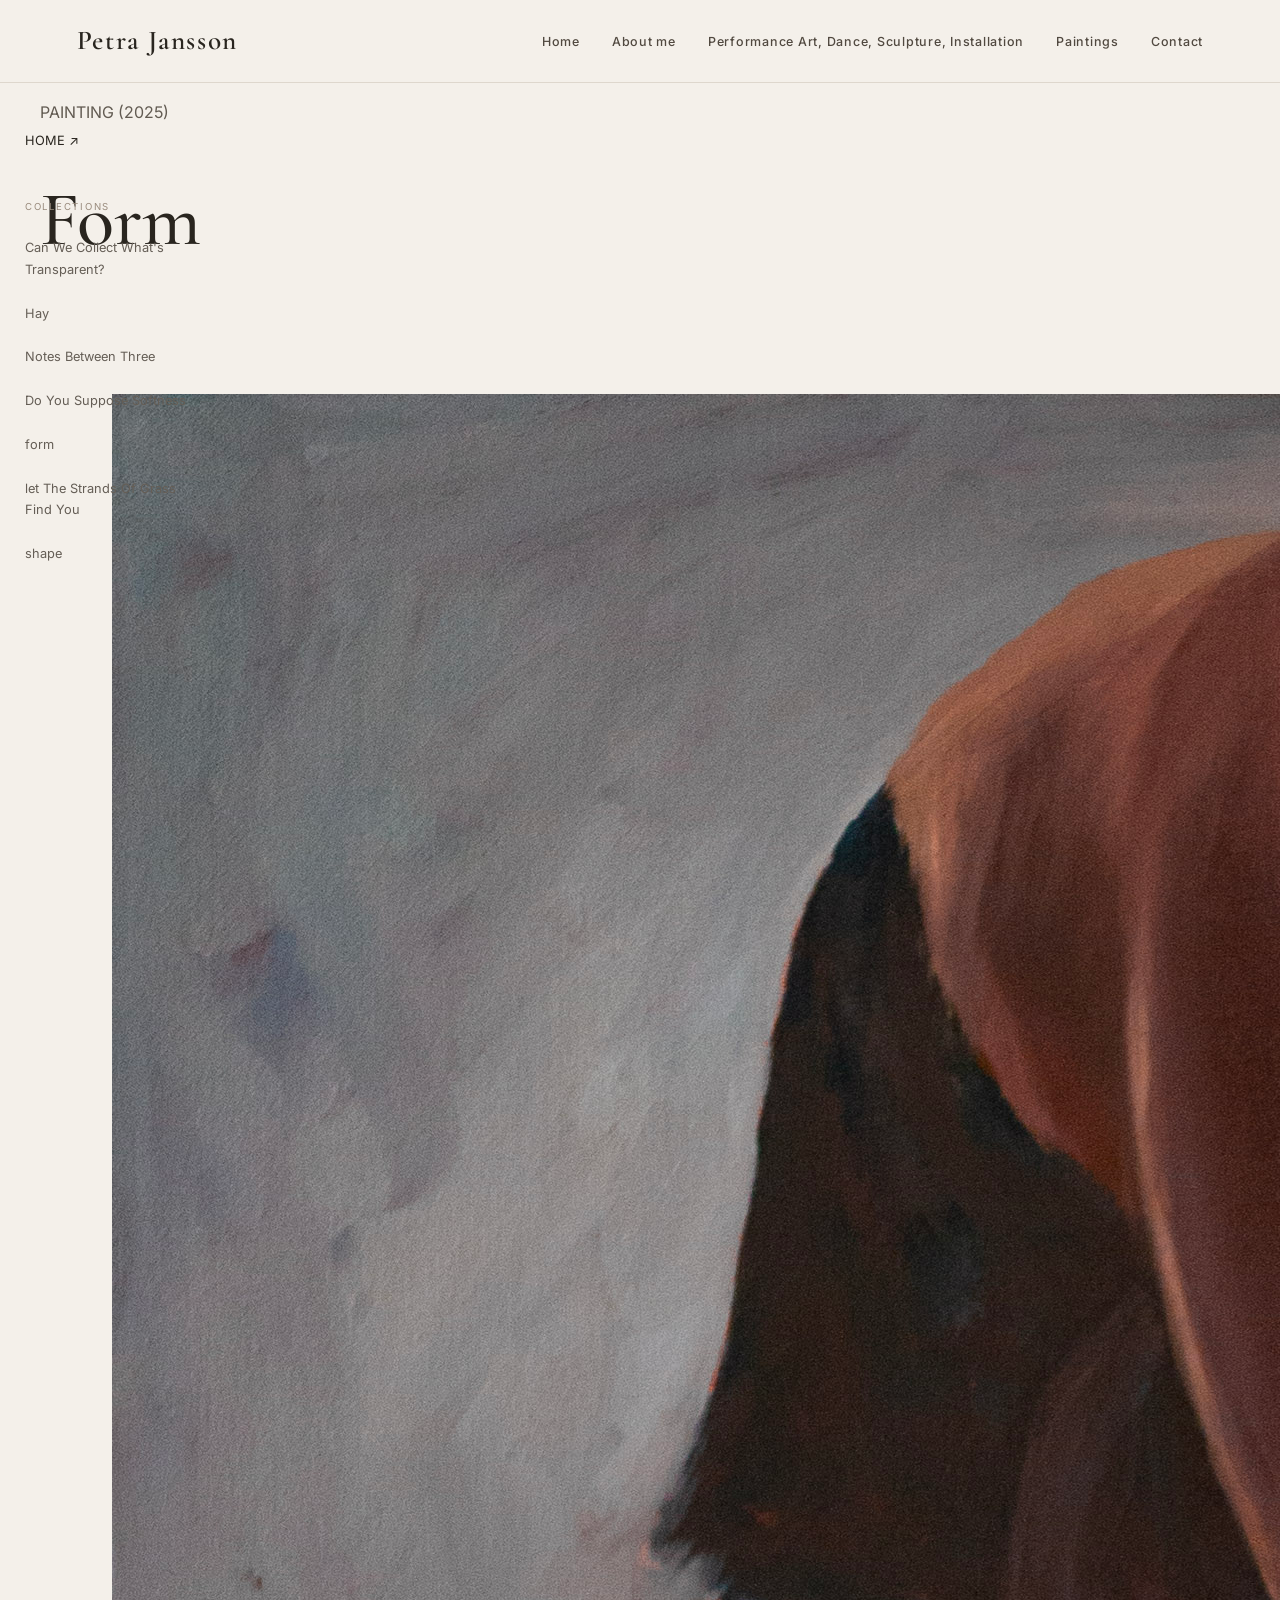
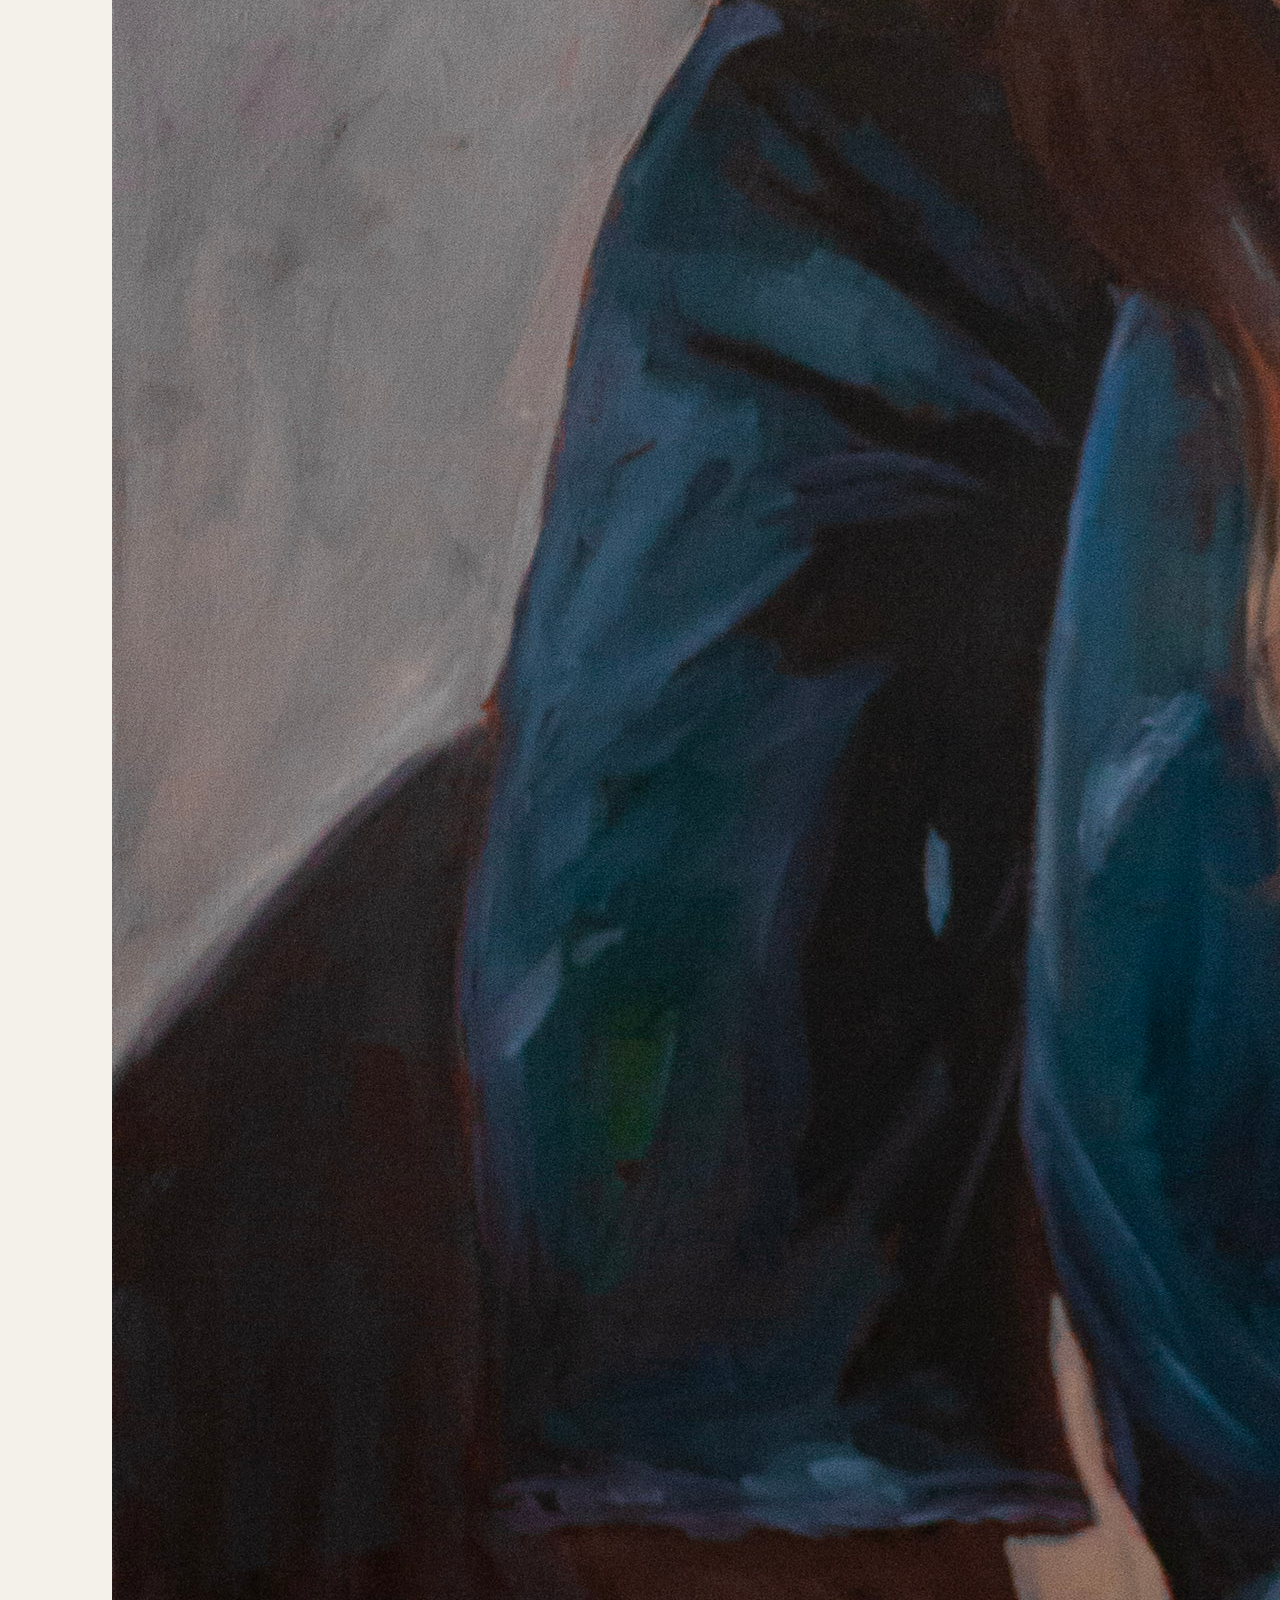
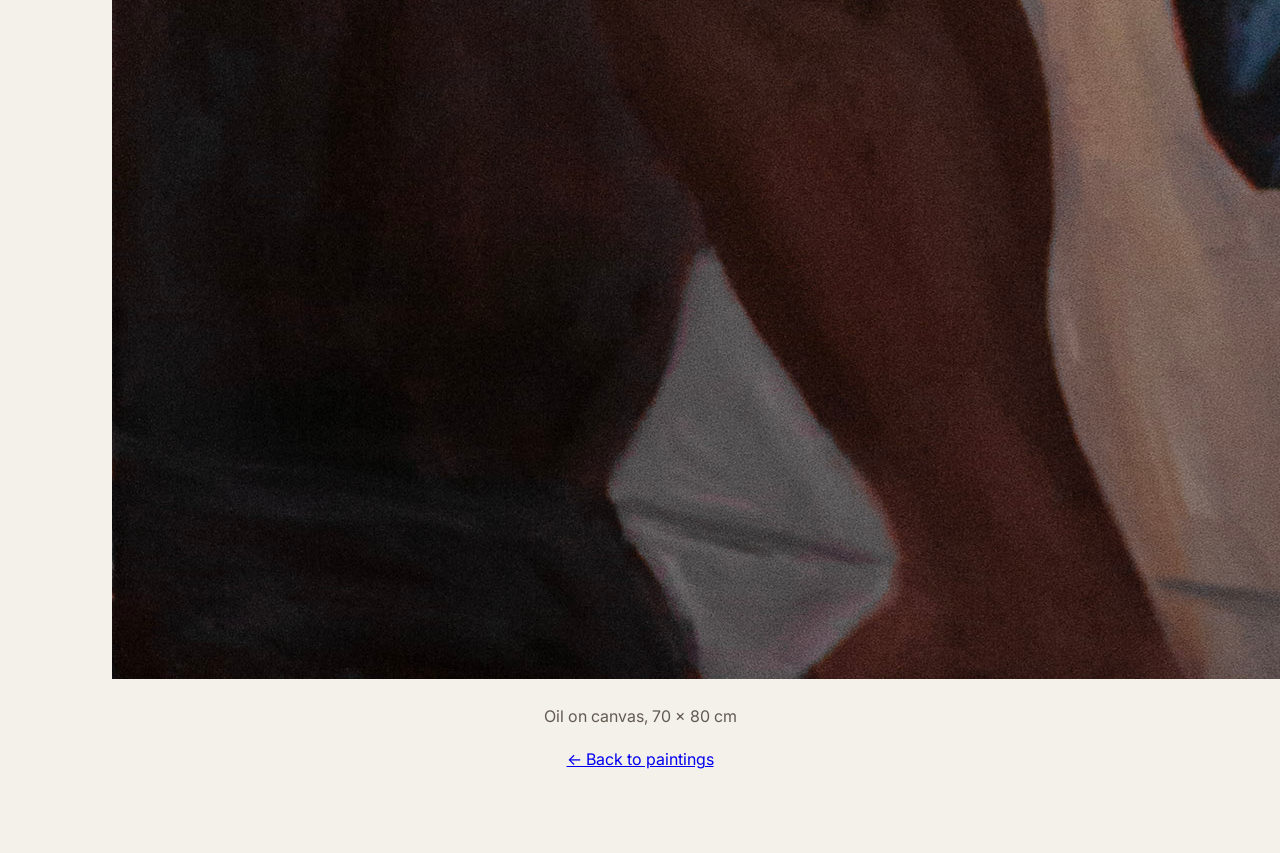
==== form.html @ 87d8a4e8 "Add files via upload" ====
<!DOCTYPE html>
<html lang="en">

<head>
  <meta charset="UTF-8">
  <meta name="viewport" content="width=device-width, initial-scale=1.0">

  <title>Form (2025) — Petra Jansson</title>
  <meta name="description" content="Form (2025), an oil painting on canvas by Petra Jansson.">

  <link rel="preconnect" href="https://fonts.googleapis.com">
  <link rel="preconnect" href="https://fonts.gstatic.com" crossorigin>
  <link href="https://fonts.googleapis.com/css2?family=Cormorant+Garamond:wght@400;500;600&family=Inter:wght@400;500;600&display=swap" rel="stylesheet">

  <link rel="stylesheet" href="style.css">
  <link rel="stylesheet" href="painting-form.css">

  <script src="script.js" defer></script>
</head>

<body>

  <!-- Menú superior -->
  <header class="site-header">
    <a href="index.html" class="logo">Petra Jansson</a>

    <button
      class="menu-toggle"
      aria-label="Open menu"
      aria-expanded="false"
      aria-controls="main-nav"
    >
      <span></span>
      <span></span>
      <span></span>
    </button>

    <nav class="main-nav" id="main-nav">
      <a href="index.html">Home</a>
      <a href="index.html#about-me">About me</a>
      <a href="index.html#performance">Performance Art, Dance, Sculpture, Installation</a>
      <a href="index.html#painting">Paintings</a>
      <a href="index.html#contact">Contact</a>
    </nav>
  </header>

  
<!-- Menú lateral -->
<nav class="project-menu">
  <a href="index.html" class="home-link">HOME ↗</a>

  <span class="menu-label">COLLECTIONS</span>

  <a href="soil.html">Can We Collect What's Transparent?</a>
  <a href="hay.html">Hay</a>
  <a href="notes.html">Notes Between Three</a>

  <a href="metal.html">Do You Suppose Softness</a>

  <a href="form.html">form</a>
  <a href="let.html">let The Strands Of Grass Find You</a>
  <a href="shape.html">shape</a>
</nav>


  <!-- Contenido de la pintura -->
  <main class="painting-detail" id="form">
<div class="form-caption">
        <p class="form-meta">PAINTING <span>(2025)</span></p>

        <h1>Form</h1>

        
      </div>

    </section>

    
    <section class="form-artwork">

      <div class="form-image">
        <img
          src="img/paint1.jpg"
          alt="Form, oil painting on canvas by Petra Jansson, 2025"
        >
      </div>
      <p class="form-technique" style="text-align:center">Oil on canvas, 70 × 80 cm</p>
<div class="form-navigation" style="text-align:center !important">
      <a href="index.html#painting" >← Back to paintings</a>
    </div>
      

  </main>

</body>
</html>
---- style.css ----
/* =========================
   ESTILOS GENERALES
========================= */

* {
  box-sizing: border-box;
}

html {
  scroll-behavior: smooth;
  scroll-padding-top: 90px;
}

body {
  margin: 0;
  background: #f4f0ea;
  color: #29251f;
  font-family: "Inter", sans-serif;
  font-size: 16px;
  line-height: 1.7;
}

/* =========================
   TIPOGRAFÍA
========================= */

h1,
h2,
h3 {
  font-family: "Cormorant Garamond", serif;
  font-weight: 500;
  line-height: 1.1;
  color: #29251f;
}

h1 {
  font-size: clamp(3rem, 6vw, 5.5rem);
}

h2 {
  font-size: clamp(2.5rem, 4vw, 3.8rem);
}

p {
  color: #625b52;
}

/* =========================
   HEADER
========================= */

.site-header {
  position: sticky;
  top: 0;
  z-index: 1000;
  width: 100%;
  padding: 18px 6%;

  display: flex;
  align-items: center;
  justify-content: space-between;

  background: #f4f0ea;
  border-bottom: 1px solid #ded7cd;
}

/* Nombre o logo */

.logo {
  font-family: "Cormorant Garamond", serif;
  font-size: 1.7rem;
  font-weight: 600;
  letter-spacing: 0.06em;
  color: #29251f;
  text-decoration: none;
}

/* Enlaces de navegación */

.main-nav {
  display: flex;
  align-items: center;
  gap: 32px;
}

.main-nav a {
  font-family: "Inter", sans-serif;
  font-size: 0.78rem;
  font-weight: 500;
  letter-spacing: 0.06em;
  color: #514940;
  text-decoration: none;
  transition: color 0.25s ease;
}

.main-nav a:hover {
  color: #7d443f;
}

/* =========================
   BOTÓN HAMBURGUESA
========================= */

.menu-toggle {
  display: none;
  flex-direction: column;
  justify-content: center;
  gap: 5px;

  padding: 8px;
  border: none;
  background: transparent;
  cursor: pointer;
}

.menu-toggle span {
  display: block;
  width: 25px;
  height: 2px;
  background: #29251f;
  border-radius: 2px;
}

/* =========================
   CONTENIDO
========================= */

main {
  max-width: 1200px;
  margin: 0 auto;
}

section {
  min-height: 80vh;
  padding: 80px 6%;
  scroll-margin-top: 90px;
}

/* =========================
   HERO / BANNER PARALLAX
========================= */

#home.hero {
  position: relative;
  height: 65vh;
  min-height: 380px;
  max-height: 650px;
  overflow: hidden;
}

.hero-image {
  position: absolute;
  inset: 0;
  background-image: url("img/petra-banner.png");
  background-size: cover;
  background-position: center;
}
.hero-image::after {
  content: "";
  position: absolute;
  inset: 0;
  background: rgba(0, 0, 0, 0.4);
  pointer-events: none;
}

/* Título */



.hero-content {
  position: absolute;
  inset: 0;
  color: white;
  z-index: 2;
  pointer-events: none;
}

.hero-content h1 {
  position: absolute;
  top: 50%;
  left: 50%;
  margin: 0;
  transform: translate(-50%, -50%) rotate(-90deg);
  transform-origin: center center;

  font-family: 'Cormorant Garamond', serif;
  font-size: clamp(3rem, 6vw, 4rem);
  font-weight: 400;
  line-height: 1;
  color: white;
  white-space: nowrap;
}



/* Móvil */
@media (max-width: 600px) {
  .hero-content h1 {
    font-size: clamp(2.5rem, 10vw, 4rem);
  }
}

/* Textos inferiores */
.hero-caption {
  position: absolute;
  bottom: 25px;
  left: 8%;
  right: 8%;
  display: flex;
  justify-content: space-between;
  color: black;
  font-family: "Inter", sans-serif;
  font-size: 0.7rem;
  letter-spacing: 0.15em;
}

/* Parallax */
@media (prefers-reduced-motion: no-preference) {
  .hero-image {
    animation: parallax linear both;
    animation-timeline: scroll();
    animation-range: 0px 500px;
  }

  @keyframes parallax {
    to {
      transform: translateY(50px);
    }
  }
}

/* Móvil */
@media (max-width: 600px) {
  #home.hero {
    height: 75vh;
    min-height: 400px;
  }

  .hero-content {
    left: 7%;
  }

  .hero-caption {
    left: 7%;
    right: 7%;
    font-size: 0.55rem;
    letter-spacing: 0.08em;
  }
}

/* Respetar preferencias de movimiento */

@media (prefers-reduced-motion: reduce) {
  .hero-image {
    animation: none;
    transform: none;
  }

  html {
    scroll-behavior: auto;
  }
}

/* =========================
   RESPONSIVE: MÓVILES
========================= */

@media (max-width: 768px) {
  /* Header */

  .site-header {
    padding: 14px 5%;
  }

  .logo {
    font-size: 1.5rem;
  }

  /* Mostrar botón hamburguesa */

  .menu-toggle {
    display: flex;
  }

  /* Menú desplegable */

  .main-nav {
    display: none;

    position: absolute;
    top: 100%;
    left: 0;
    width: 100%;

    padding: 20px 5%;

    flex-direction: column;
    align-items: flex-start;
    gap: 18px;

    background: #f4f0ea;
    border-bottom: 1px solid #ded7cd;
    box-shadow: 0 8px 15px rgba(41, 37, 31, 0.06);
  }

  /* Mostrar menú al pulsar */

  .main-nav.open {
    display: flex;
  }

  .main-nav a {
    width: 100%;
    padding: 5px 0;
    font-size: 0.85rem;
  }

  /* Espaciado del contenido */

  section {
    min-height: auto;
    padding: 70px 5%;
  }

  h1 {
    font-size: 3.2rem;
  }

  h2 {
    font-size: 2.7rem;
  }
}

/* ABOUT ME */
.about-section {
   margin-top:-50px;
  width: 100%;
  background: #f4f0ea;
  color: #29251f;
  padding: 70px 8%;
  box-sizing: border-box;
}

.about-content {
  width: 100%;
  max-width: 1200px;
  margin: 0 auto;
}
.about-signature {
  font-family: 'Cormorant Garamond', serif;
  font-size: 1.8rem;
  font-style: italic;
  color: #806253;
  margin-top: 30px;
}
.about-label {
  font-family: "Inter", sans-serif;
  font-size: 0.7rem;
  letter-spacing: 0.2em;
  color: #806253;
  margin-bottom: 25px;
}

.about-content h2 {
  font-family: "Cormorant Garamond", serif;
  font-size: clamp(3rem, 4.5vw, 4rem);
  font-weight: 400;
  line-height: 0.98;
  margin: 0;
}

.about-content h2 em {
  color: #806253;
  font-weight: 400;
}

.about-divider {
  width: 55px;
  height: 1px;
  background: #806253;
  margin: 30px 0;
}

.about-image {
  float: left;
  width: 42%;
  height: 420px;
  object-fit: cover;
  margin: 0 35px 20px 0;
}

.about-content p:not(.about-label) {
  font-family: "Inter", sans-serif;
  font-size: 0.9rem;
  line-height: 1.9;
  color: #655e56;
  margin: 0 0 22px;
}

.about-content .about-intro {
  color: #29251f;
  font-size: 1rem;
}

/* Móvil */
@media (max-width: 600px) {
  .about-section {
     margin-top:0px;
    padding: 45px 6%;
  }

  .about-image {
    float: none;
    display: block;
    width: 100%;
    height: 320px;
    margin: 0 0 25px;
  }
}
/*  soil GALLERY */



/* Galería Soil */
.soil-gallery {
  display: grid;
  grid-template-columns: 1.2fr 0.8fr 0.8fr;
  grid-template-rows: 220px 220px 220px;
  gap: 14px;
  padding: 25px 3%;
  box-sizing: border-box;
  width: 100%;
}

.soil-gallery .gallery-item {
  min-width: 0;
  min-height: 0;
  overflow: hidden;
}

.soil-gallery .gallery-item img {
  width: 100%;
  height: 100%;
  object-fit: contain;
  display: block;
  transition: transform 0.6s ease;
}

.soil-gallery .gallery-item:hover img {
  transform: scale(1.04);
}

/* Primera foto: grande a la izquierda */
.soil-gallery .gallery-item-1 {
  grid-column: 1;
  grid-row: 1 / 3;
}

/* Segunda foto: arriba en el centro */
.soil-gallery .gallery-item-2 {
  grid-column: 2;
  grid-row: 1;
}

/* Tercera foto: vertical a la derecha */
.soil-gallery .gallery-item-3 {
  grid-column: 3;
  grid-row: 1 / 3;
}

/* Cuarta foto: debajo de la segunda */
.soil-gallery .gallery-item-4 {
  grid-column: 2;
  grid-row: 2;
}

/* Quinta foto: horizontal debajo */
.soil-gallery .gallery-item-5 {
  grid-column: 1 / 3;
  grid-row: 3;
}

@media (max-width: 700px) {
  .soil-gallery {
    grid-template-columns: 1fr 1fr;
    grid-template-rows: repeat(3, 180px);
    gap: 10px;
    padding: 15px;
  }

  .soil-gallery .gallery-item-1 {
    grid-column: 1;
    grid-row: 1 / 3;
  }

  .soil-gallery .gallery-item-2 {
    grid-column: 2;
    grid-row: 1;
  }

  .soil-gallery .gallery-item-3 {
    grid-column: 2;
    grid-row: 2;
  }

  .soil-gallery .gallery-item-4 {
    grid-column: 1;
    grid-row: 3;
  }

  .soil-gallery .gallery-item-5 {
    grid-column: 2;
    grid-row: 3;
    height: auto;
  }
}


/* Móvil */
@media (max-width: 600px) {
  .soil-gallery {
    grid-template-columns: 1fr 1fr;
    grid-template-rows: 320px 220px 220px;
    gap: 10px;
    padding: 25px 5%;
  }

  .soil-gallery .gallery-item-1 {
    grid-column: 1 / 3;
    grid-row: 1;
  }

  .soil-gallery .gallery-item-2 {
    grid-column: 1;
    grid-row: 2;
  }

  .soil-gallery .gallery-item-3 {
    grid-column: 2;
    grid-row: 2 / 4;
  }

  .soil-gallery .gallery-item-4 {
    grid-column: 1;
    grid-row: 3;
  }

  .soil-gallery .gallery-item-5 {
    grid-column: 1 / 3;
    grid-row: 4;
    height: 220px;
  }
}

.hay {
  display: flex;
  
}

.hay .hay-item {
  overflow: hidden;
}

.hay .hay-item img {
  width: 50%;
  height: 80%;
  object-fit: contain;
  display: block;
  transition: transform 0.6s ease;
  gap:25px;
}

.hay .hay-item:hover img {
  transform: scale(1.04);
}



@media (max-width: 600px) {
  .hay {
    grid-template-columns: 1fr 1fr;
    grid-template-rows: 300px 200px;
    gap: 10px;
    padding: 25px 5%;
  }

  .hay .hay-item-1 {
    grid-column: 1 / 3;
    grid-row: 1;
  }

  .hay .hay-item-2 {
    grid-column: 1;
    grid-row: 2;
  }

  .hay .hay-item-3 {
    grid-column: 2;
    grid-row: 2;
  }
}

.hay-description {
  padding: 20px 6% 90px;
  background: #f4f0ea;
  color: #29251f;
}

.hay-description-content {
  max-width: 850px;
  margin: 0 auto;
}

.hay-description h2 {
  font-family: 'Cormorant Garamond', serif;
  font-size: clamp(2.5rem, 5vw, 4rem);
  font-weight: 400;
  line-height: 1;
  margin: 0 0 15px;
}

.hay-meta {
  font-family: 'Inter', sans-serif;
  font-size: 0.75rem;
  letter-spacing: 0.08em;
  text-transform: uppercase;
  color: #806253;
  margin: 0 0 28px;
}

.hay-meta span {
  opacity: 0.75;
}

.hay-text {
  max-width: 720px;
  font-family: 'Inter', sans-serif;
  font-size: 0.95rem;
  line-height: 1.9;
  color: #655e56;
  margin: 0 0 22px;
}

@media (max-width: 600px) {
  .hay-description {
    padding: 15px 5% 60px;
  }

  .hay-description h2 {
    font-size: 2.7rem;
  }

  .hay-text {
    font-size: 0.9rem;
    line-height: 1.8;
  }
}


.notes-gallery {
  display: grid;
  grid-template-columns: 1.2fr 0.8fr 1fr;
  grid-template-rows: 260px 220px 260px;
  gap: 18px;
  padding: 40px 6%;
}

.notes-gallery .notes-item {
  overflow: hidden;
}

.notes-gallery .notes-item img {
  width: 100%;
  height: 100%;
  object-fit: cover;
  display: block;
  transition: transform 0.6s ease;
}

.notes-gallery .notes-item:hover img {
  transform: scale(1.04);
}

.notes-gallery .notes-item-1 {
  grid-column: 1;
  grid-row: 1 / 3;
}
.notes-item-1 img{
  object-fit: contain !important;
}
.notes-gallery .notes-item-2 {
  grid-column: 2;
  grid-row: 1;
}

.notes-gallery .notes-item-3 {
  grid-column: 3;
  grid-row: 1 / 3;
}

.notes-gallery .notes-item-4 {
  grid-column: 2;
  grid-row: 2;
}

.notes-gallery .notes-item-5 {
  grid-column: 1 / 3;
  grid-row: 3;
}

.notes-gallery .notes-item-6 {
  grid-column: 3;
  grid-row: 3;
}

@media (max-width: 600px) {
  .notes-gallery {
    grid-template-columns: 1fr 1fr;
    grid-template-rows: 280px 200px 200px 220px;
    gap: 10px;
    padding: 25px 5%;
  }

  .notes-gallery .notes-item-1 {
    grid-column: 1 / 3;
    grid-row: 1;
  }

  .notes-gallery .notes-item-2 {
    grid-column: 1;
    grid-row: 2;
  }

  .notes-gallery .notes-item-3 {
    grid-column: 2;
    grid-row: 2 / 4;
  }

  .notes-gallery .notes-item-4 {
    grid-column: 1;
    grid-row: 3;
  }

  .notes-gallery .notes-item-5 {
    grid-column: 1 / 3;
    grid-row: 4;
  }

  .notes-gallery .notes-item-6 {
    grid-column: 1 / 3;
    grid-row: 5;
    height: 220px;
  }
}

.paintings-section {
  padding: 70px 6% 100px;
  background: #f4f0ea;
  color: #29251f;
}

.paintings-header {
  max-width: 1400px;
  margin: 0 auto 40px;
}

.paintings-header h2 {
  font-family: 'Cormorant Garamond', serif;
  font-size: clamp(3rem, 5vw, 4.5rem);
  font-weight: 400;
  line-height: 1;
  margin: 0;
}

.paintings-grid {
  max-width: 1400px;
  margin: 0 auto;
  display: grid;
  grid-template-columns: repeat(3, minmax(0, 1fr));
  gap: 45px 22px;
  align-items: start;
}

.painting {
  min-width: 0;
}

.painting img {
  width: 100%;
  height: 360px;
  object-fit: cover;
  display: block;
}

.painting-4 {
  grid-column: span 2;
}

.painting-4 img {
  height: 520px;
}

.painting-caption {
  padding-top: 14px;
}

.painting-caption h3 {
  font-family: 'Cormorant Garamond', serif;
  font-size: 1.5rem;
  font-weight: 400;
  margin: 0 0 5px;
}

.painting-caption p {
  font-family: 'Inter', sans-serif;
  font-size: 0.75rem;
  line-height: 1.6;
  color: #806253;
  margin: 0;
}

@media (max-width: 700px) {
  .paintings-section {
    padding: 45px 5% 65px;
  }

  .paintings-header {
    margin-bottom: 28px;
  }

  .paintings-grid {
    grid-template-columns: repeat(2, minmax(0, 1fr));
    gap: 30px 14px;
  }

  .painting img {
    height: 240px;
  }

  .painting-4 {
    grid-column: span 2;
  }

  .painting-4 img {
    height: 320px;
  }

  .painting-caption h3 {
    font-size: 1.3rem;
  }

  .painting-caption p {
    font-size: 0.7rem;
  }
}

@media (max-width: 420px) {
  .paintings-grid {
    grid-template-columns: 1fr;
  }

  .painting-4 {
    grid-column: span 1;
  }

  .painting img,
  .painting-4 img {
    height: auto;
    max-height: 480px;
    object-fit: contain;
  }
}



.contact-section {
  padding: 80px 6% 90px;
  background: #f4f0ea;
  color: #29251f;
  text-align: center;
}

.contact-label {
  font-family: 'Inter', sans-serif;
  font-size: 0.7rem;
  letter-spacing: 0.2em;
  color: #806253;
  margin: 0 0 25px;
}

.contact-section h2 {
  font-family: 'Cormorant Garamond', serif;
  font-size: clamp(3rem, 5vw, 4.5rem);
  font-weight: 400;
  line-height: 1.05;
  margin: 0 0 22px;
}

.contact-section h2 em {
  color: #806253;
  font-weight: 400;
}

.contact-intro {
  max-width: 440px;
  margin: 0 auto;
  font-family: 'Inter', sans-serif;
  font-size: 0.9rem;
  line-height: 1.8;
  color: #655e56;
}

.contact-links {
  display: flex;
  justify-content: center;
  gap: 35px;
  margin-top: 32px;
}

.contact-links a {
  font-family: 'Inter', sans-serif;
  font-size: 0.8rem;
  color: #29251f;
  text-decoration: none;
  padding-bottom: 5px;
  border-bottom: 1px solid #806253;
  transition: color 0.3s ease;
}

.contact-links a:hover {
  color: #806253;
}

.instagram-link {
  display: inline-flex;
  align-items: center;
  gap: 9px;
}

.instagram-link svg {
  width: 17px;
  height: 17px;
  fill: none;
  stroke: currentColor;
  stroke-width: 1.6;
  stroke-linecap: round;
  stroke-linejoin: round;
}

.instagram-link svg .instagram-dot {
  fill: currentColor;
  stroke: none;
}

@media (max-width: 600px) {
  .contact-section {
    padding: 60px 5% 70px;
  }

  .contact-links {
    gap: 25px;
  }
}

#performance {
  padding: 80px 6%;
  background: #f4f0ea;
  color: #29251f;
}

#performance h1 {
  max-width: 1000px;
  font-family: 'Cormorant Garamond', serif;
  font-size: clamp(2.5rem, 5vw, 4.5rem);
  font-weight: 400;
  line-height: 1.1;
  margin: 0 auto 60px;
}

.gallery-heading {
  max-width: 1400px;
  margin: 0 auto;
}

.gallery-label {
  font-family: 'Inter', sans-serif;
  font-size: 0.7rem;
  letter-spacing: 0.2em;
  color: #806253;
  margin: 0 0 25px;
}

.gallery-heading {
  display: grid;
  grid-template-columns: repeat(3, minmax(0, 1fr));
  gap: 25px;
}

.gallery-heading .gallery-label {
  grid-column: 1 / -1;
}

.soil-preview,
.hay-preview,
.notes-preview {
  display: block;
  min-width: 0;
  color: #29251f;
  text-decoration: none;
  overflow: hidden;
}

.soil-preview img,
.hay-preview img,
.notes-preview img {
  display: block;
  width: 100%;
  height: 380px;
  object-fit: cover;
  transition: transform 0.6s ease;
}

.soil-preview:hover img,
.hay-preview:hover img,
.notes-preview:hover img {
  transform: scale(1.03);
}

.soil-preview p,
.hay-preview p,
.notes-preview p {
  font-family: 'Cormorant Garamond', serif;
  font-size: 1.65rem;
  font-weight: 400;
  margin: 16px 0 0;
  transition: color 0.3s ease;
}

.soil-preview:hover p,
.hay-preview:hover p,
.notes-preview:hover p {
  color: #806253;
}

@media (max-width: 800px) {
  .gallery-heading {
    grid-template-columns: repeat(2, minmax(0, 1fr));
    gap: 30px 18px;
  }

  .soil-preview img,
  .hay-preview img,
  .notes-preview img {
    height: 300px;
  }
}

@media (max-width: 520px) {
  #performance {
    padding: 55px 5%;
  }

  #performance h1 {
    margin-bottom: 40px;
  }

  .gallery-heading {
    grid-template-columns: 1fr;
    gap: 30px;
  }

  .soil-preview img,
  .hay-preview img,
  .notes-preview img {
    height: 320px;
  }
}

.soil-preview,
.hay-preview,
.notes-preview {
  cursor: pointer;
}

.soil-preview img,
.hay-preview img,
.notes-preview img {
  transition: transform 0.5s ease, filter 0.5s ease;
}

.soil-preview:hover img,
.hay-preview:hover img,
.notes-preview:hover img {
  transform: scale(1.04);
  filter: brightness(0.88);
}

.soil-preview p,
.hay-preview p,
.notes-preview p {
  display: flex;
  align-items: center;
  justify-content: space-between;
}

.soil-preview p::after,
.hay-preview p::after,
.notes-preview p::after {
  content: "↗";
  font-family: 'Inter', sans-serif;
  font-size: 1rem;
  opacity: 0;
  transform: translate(-5px, 5px);
  transition: opacity 0.3s ease, transform 0.3s ease;
}

.soil-preview:hover p::after,
.hay-preview:hover p::after,
.notes-preview:hover p::after {
  opacity: 1;
  transform: translate(0, 0);
}
.preview-link {
  display: inline-block;
  margin-top: 10px;
  font-family: 'Inter', sans-serif;
  font-size: 0.65rem;
  letter-spacing: 0.15em;
  color: #806253;
  border-bottom: 1px solid #c8b8aa;
  padding-bottom: 5px;
  transition: letter-spacing 0.3s ease;
}

.soil-preview:hover .preview-link,
.hay-preview:hover .preview-link,
.notes-preview:hover .preview-link {
  letter-spacing: 0.22em;
}
 


/* CONTENIDO DE LAS PÁGINAS DE PROYECTOS */

#hay,
#soil,
#notes {
  margin-left: 220px;
  padding: 40px;
  box-sizing: border-box;
}

/* MENÚ LATERAL */

.project-menu {
  position: fixed;
  top: 100px;
  left: 0;
  width: 220px;
  box-sizing: border-box;
  padding: 30px 25px;

  display: flex;
  flex-direction: column;
  align-items: flex-start;
  gap: 22px;
}

.project-menu a {
  font-family: 'Inter', sans-serif;
  font-size: 0.8rem;
  color: #655e56;
  text-decoration: none;
  transition: color 0.3s ease;
}

.project-menu a:hover,
.project-menu a.active {
  color: #806253;
}

.project-menu .home-link {
  color: #29251f;
  margin-bottom: 25px;
}

.menu-label {
  font-family: 'Inter', sans-serif;
  font-size: 0.6rem;
  letter-spacing: 0.18em;
  color: #998b7d;
}

/* Ajustes móviles para las páginas de proyectos */
@media (max-width: 700px) {

  .project-menu {
    position: relative;
    top: auto;
    left: auto;
    width: 100%;
    padding: 15px 20px;
    display: flex;
    flex-direction: row;
    flex-wrap: wrap;
    align-items: center;
    gap: 12px 18px;
    box-sizing: border-box;
  }

  .project-menu .home-link {
    margin-bottom: 0;
  }

  .menu-label {
    width: 100%;
  }

  .project-menu a {
    font-size: 0.75rem;
  }

  #soil,
  #hay,
  #notes {
    margin-left: 0;
    width: 100%;
    padding: 20px 15px;
    box-sizing: border-box;
  }

  .soil-gallery {
    grid-template-columns: 1fr 1fr;
    grid-template-rows: repeat(3, 180px);
    gap: 10px;
    padding: 15px 0;
    width: 100%;
  }

  .soil-gallery .gallery-item-1 {
    grid-column: 1;
    grid-row: 1 / 3;
  }

  .soil-gallery .gallery-item-2 {
    grid-column: 2;
    grid-row: 1;
  }

  .soil-gallery .gallery-item-3 {
    grid-column: 2;
    grid-row: 2;
  }

  .soil-gallery .gallery-item-4 {
    grid-column: 1;
    grid-row: 3;
  }

  .soil-gallery .gallery-item-5 {
    grid-column: 2;
    grid-row: 3;
    height: auto;
  }

  .hay {
    display: grid;
    grid-template-columns: 1fr 1fr;
    gap: 10px;
    width: 100%;
  }

  .hay .hay-item {
    min-width: 0;
  }

  .hay .hay-item img {
    width: 100%;
    height: auto;
    object-fit: contain;
  }

  .notes-gallery {
    display: grid;
    grid-template-columns: 1fr 1fr;
    gap: 10px;
    width: 100%;
  }

  .notes-gallery img {
    width: 100%;
    height: auto;
    display: block;
    object-fit: contain;
  }
}
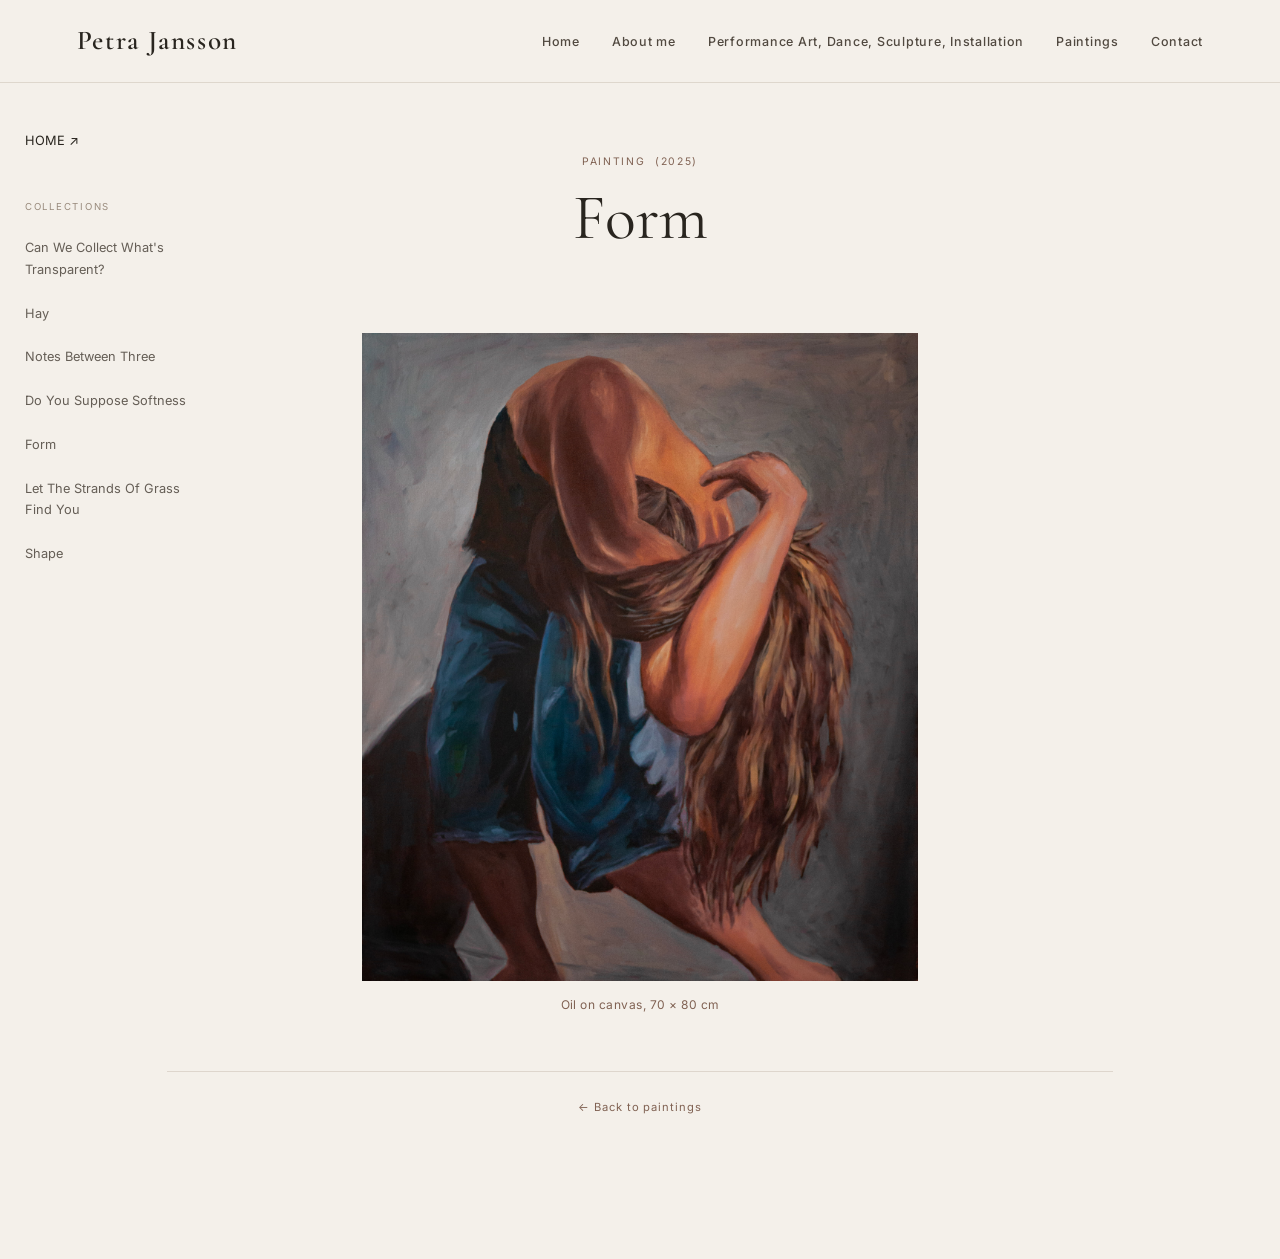
==== commit 381bf77b: "Update links in form.html with proper casing" ====
--- a/form.html
+++ b/form.html
@@ -57,9 +57,9 @@
 
   <a href="metal.html">Do You Suppose Softness</a>
 
-  <a href="form.html">form</a>
-  <a href="let.html">let The Strands Of Grass Find You</a>
-  <a href="shape.html">shape</a>
+  <a href="form.html">Form</a>
+  <a href="let.html">Let The Strands Of Grass Find You</a>
+  <a href="shape.html">Shape</a>
 </nav>
 
 
--- a/style.css
+++ b/style.css
@@ -1,3 +1,4 @@
+
 /* =========================
    ESTILOS GENERALES
 ========================= */
@@ -20,10 +21,6 @@
   line-height: 1.7;
 }
 
-/* =========================
-   TIPOGRAFÍA
-========================= */
-
 h1,
 h2,
 h3 {
@@ -45,8 +42,12 @@
   color: #625b52;
 }
 
+a {
+  -webkit-tap-highlight-color: transparent;
+}
+
 /* =========================
-   HEADER
+   HEADER Y NAVEGACIÓN
 ========================= */
 
 .site-header {
@@ -55,16 +56,12 @@
   z-index: 1000;
   width: 100%;
   padding: 18px 6%;
-
   display: flex;
   align-items: center;
   justify-content: space-between;
-
   background: #f4f0ea;
   border-bottom: 1px solid #ded7cd;
 }
-
-/* Nombre o logo */
 
 .logo {
   font-family: "Cormorant Garamond", serif;
@@ -75,8 +72,6 @@
   text-decoration: none;
 }
 
-/* Enlaces de navegación */
-
 .main-nav {
   display: flex;
   align-items: center;
@@ -84,7 +79,6 @@
 }
 
 .main-nav a {
-  font-family: "Inter", sans-serif;
   font-size: 0.78rem;
   font-weight: 500;
   letter-spacing: 0.06em;
@@ -97,16 +91,13 @@
   color: #7d443f;
 }
 
-/* =========================
-   BOTÓN HAMBURGUESA
-========================= */
+/* Menú hamburguesa */
 
 .menu-toggle {
   display: none;
   flex-direction: column;
   justify-content: center;
   gap: 5px;
-
   padding: 8px;
   border: none;
   background: transparent;
@@ -122,7 +113,7 @@
 }
 
 /* =========================
-   CONTENIDO
+   ESTRUCTURA GENERAL
 ========================= */
 
 main {
@@ -137,7 +128,7 @@
 }
 
 /* =========================
-   HERO / BANNER PARALLAX
+   HERO
 ========================= */
 
 #home.hero {
@@ -155,6 +146,7 @@
   background-size: cover;
   background-position: center;
 }
+
 .hero-image::after {
   content: "";
   position: absolute;
@@ -163,15 +155,11 @@
   pointer-events: none;
 }
 
-/* Título */
-
-
-
 .hero-content {
   position: absolute;
   inset: 0;
+  z-index: 2;
   color: white;
-  z-index: 2;
   pointer-events: none;
 }
 
@@ -181,9 +169,8 @@
   left: 50%;
   margin: 0;
   transform: translate(-50%, -50%) rotate(-90deg);
-  transform-origin: center center;
-
-  font-family: 'Cormorant Garamond', serif;
+  transform-origin: center;
+  font-family: "Cormorant Garamond", serif;
   font-size: clamp(3rem, 6vw, 4rem);
   font-weight: 400;
   line-height: 1;
@@ -191,30 +178,8 @@
   white-space: nowrap;
 }
 
-
-
-/* Móvil */
-@media (max-width: 600px) {
-  .hero-content h1 {
-    font-size: clamp(2.5rem, 10vw, 4rem);
-  }
-}
-
-/* Textos inferiores */
-.hero-caption {
-  position: absolute;
-  bottom: 25px;
-  left: 8%;
-  right: 8%;
-  display: flex;
-  justify-content: space-between;
-  color: black;
-  font-family: "Inter", sans-serif;
-  font-size: 0.7rem;
-  letter-spacing: 0.15em;
-}
-
-/* Parallax */
+/* Efecto parallax */
+
 @media (prefers-reduced-motion: no-preference) {
   .hero-image {
     animation: parallax linear both;
@@ -229,27 +194,6 @@
   }
 }
 
-/* Móvil */
-@media (max-width: 600px) {
-  #home.hero {
-    height: 75vh;
-    min-height: 400px;
-  }
-
-  .hero-content {
-    left: 7%;
-  }
-
-  .hero-caption {
-    left: 7%;
-    right: 7%;
-    font-size: 0.55rem;
-    letter-spacing: 0.08em;
-  }
-}
-
-/* Respetar preferencias de movimiento */
-
 @media (prefers-reduced-motion: reduce) {
   .hero-image {
     animation: none;
@@ -261,497 +205,264 @@
   }
 }
 
-/* =========================
-   RESPONSIVE: MÓVILES
-========================= */
-
-@media (max-width: 768px) {
-  /* Header */
-
-  .site-header {
-    padding: 14px 5%;
-  }
-
-  .logo {
-    font-size: 1.5rem;
-  }
-
-  /* Mostrar botón hamburguesa */
-
-  .menu-toggle {
-    display: flex;
-  }
-
-  /* Menú desplegable */
-
-  .main-nav {
-    display: none;
-
-    position: absolute;
-    top: 100%;
-    left: 0;
-    width: 100%;
-
-    padding: 20px 5%;
-
-    flex-direction: column;
-    align-items: flex-start;
-    gap: 18px;
-
-    background: #f4f0ea;
-    border-bottom: 1px solid #ded7cd;
-    box-shadow: 0 8px 15px rgba(41, 37, 31, 0.06);
-  }
-
-  /* Mostrar menú al pulsar */
-
-  .main-nav.open {
-    display: flex;
-  }
-
-  .main-nav a {
-    width: 100%;
-    padding: 5px 0;
-    font-size: 0.85rem;
-  }
-
-  /* Espaciado del contenido */
-
-  section {
-    min-height: auto;
-    padding: 70px 5%;
-  }
-
-  h1 {
-    font-size: 3.2rem;
-  }
-
-  h2 {
-    font-size: 2.7rem;
-  }
-}
-
-/* ABOUT ME */
+
+
+
+/* =========================================
+   ABOUT PETRA
+========================================= */
+
 .about-section {
-   margin-top:-50px;
-  width: 100%;
+  padding: 100px 8%;
   background: #f4f0ea;
   color: #29251f;
-  padding: 70px 8%;
-  box-sizing: border-box;
 }
 
 .about-content {
-  width: 100%;
   max-width: 1200px;
   margin: 0 auto;
 }
-.about-signature {
+
+.about-label {
+  margin: 0 0 12px;
+  font-family: 'Inter', sans-serif;
+  font-size: 0.75rem;
+  font-weight: 500;
+  letter-spacing: 0.18em;
+  text-transform: uppercase;
+  color: #806253;
+}
+
+.about-content h2 {
+  margin: 0;
   font-family: 'Cormorant Garamond', serif;
-  font-size: 1.8rem;
-  font-style: italic;
-  color: #806253;
-  margin-top: 30px;
-}
-.about-label {
-  font-family: "Inter", sans-serif;
+  font-size: clamp(2.8rem, 5vw, 4.5rem);
+  font-weight: 400;
+  line-height: 1.05;
+}
+
+.about-content h2 em {
+  font-weight: 400;
+}
+
+.about-divider {
+  width: 100%;
+  height: 1px;
+  margin: 25px 0 35px;
+  background: #d8d0c7;
+}
+
+/* Biography: text flows around the image */
+
+.about-biography {
+  display: flow-root;
+}
+
+.about-image {
+  float: left;
+  display: block;
+  width: 40%;
+  max-width: 400px;
+  height: auto;
+  margin: 0 30px 18px 0;
+  object-fit: cover;
+}
+
+.about-biography p {
+  margin: 0 0 20px;
+  font-family: 'Inter', sans-serif;
+  font-size: 0.95rem;
+  font-weight: 300;
+  line-height: 1.8;
+  color: #514a43;
+}
+
+/* Tablet */
+
+@media (max-width: 800px) {
+  .about-section {
+    padding: 75px 6%;
+  }
+
+  .about-image {
+    width: calc(50% - 15px);
+    margin-right: 30px;
+  }
+}
+
+/* Mobile */
+
+@media (max-width: 600px) {
+  .about-section {
+    padding: 60px 22px;
+  }
+
+  .about-content h2 {
+    font-size: 3rem;
+  }
+
+  .about-divider {
+    margin: 22px 0 28px;
+  }
+
+  .about-image {
+    float: none;
+    width: 100%;
+    height: auto;
+    margin: 0 0 24px;
+  }
+
+  .about-biography p {
+    font-size: 0.9rem;
+    margin-bottom: 18px;
+  }
+}
+
+
+
+/* =========================
+   PERFORMANCE / INSTALLATIONS
+========================= */
+
+#performance {
+  padding: 80px 6%;
+  background: #f4f0ea;
+  color: #29251f;
+}
+
+#performance h1 {
+  max-width: 1000px;
+  margin: 0 auto 60px;
+  font-size: clamp(2.5rem, 5vw, 4.5rem);
+  font-weight: 400;
+  line-height: 1.1;
+}
+
+.gallery-heading {
+  display: grid;
+  grid-template-columns: repeat(2, minmax(0, 1fr));
+  gap: 35px 25px;
+  max-width: 1400px;
+  margin: 0 auto;
+}
+
+.gallery-label {
+  grid-column: 1 / -1;
+  margin: 0 0 0;
   font-size: 0.7rem;
   letter-spacing: 0.2em;
   color: #806253;
-  margin-bottom: 25px;
-}
-
-.about-content h2 {
+}
+
+/* Las cuatro tarjetas */
+
+.soil-preview,
+.hay-preview,
+.notes-preview,
+.softness-preview {
+  display: block;
+  min-width: 0;
+  overflow: hidden;
+  color: #29251f;
+  text-decoration: none;
+  cursor: pointer;
+}
+
+/* Imágenes */
+
+.soil-preview img,
+.hay-preview img,
+.notes-preview img,
+.softness-preview img {
+  display: block;
+  width: 100%;
+  height: 380px;
+  object-fit: cover;
+  transition: transform 0.5s ease, filter 0.5s ease;
+}
+
+/* Efecto hover de las imágenes */
+
+.soil-preview:hover img,
+.hay-preview:hover img,
+.notes-preview:hover img,
+.softness-preview:hover img {
+  transform: scale(1.04);
+  filter: brightness(0.88);
+}
+
+/* Títulos de las tarjetas */
+
+.soil-preview p,
+.hay-preview p,
+.notes-preview p,
+.softness-preview p {
+  display: flex;
+  align-items: center;
+  justify-content: space-between;
+  gap: 12px;
+  margin: 16px 0 0;
   font-family: "Cormorant Garamond", serif;
-  font-size: clamp(3rem, 4.5vw, 4rem);
+  font-size: 1.65rem;
   font-weight: 400;
-  line-height: 0.98;
-  margin: 0;
-}
-
-.about-content h2 em {
+  line-height: 1.2;
+  transition: color 0.3s ease;
+}
+
+.soil-preview:hover p,
+.hay-preview:hover p,
+.notes-preview:hover p,
+.softness-preview:hover p {
   color: #806253;
-  font-weight: 400;
-}
-
-.about-divider {
-  width: 55px;
-  height: 1px;
-  background: #806253;
-  margin: 30px 0;
-}
-
-.about-image {
-  float: left;
-  width: 42%;
-  height: 420px;
-  object-fit: cover;
-  margin: 0 35px 20px 0;
-}
-
-.about-content p:not(.about-label) {
+}
+
+/* Flecha del título */
+
+.soil-preview p::after,
+.hay-preview p::after,
+.notes-preview p::after,
+.softness-preview p::after {
+  content: "↗";
+  flex-shrink: 0;
   font-family: "Inter", sans-serif;
-  font-size: 0.9rem;
-  line-height: 1.9;
-  color: #655e56;
-  margin: 0 0 22px;
-}
-
-.about-content .about-intro {
-  color: #29251f;
   font-size: 1rem;
-}
-
-/* Móvil */
-@media (max-width: 600px) {
-  .about-section {
-     margin-top:0px;
-    padding: 45px 6%;
-  }
-
-  .about-image {
-    float: none;
-    display: block;
-    width: 100%;
-    height: 320px;
-    margin: 0 0 25px;
-  }
-}
-/*  soil GALLERY */
-
-
-
-/* Galería Soil */
-.soil-gallery {
-  display: grid;
-  grid-template-columns: 1.2fr 0.8fr 0.8fr;
-  grid-template-rows: 220px 220px 220px;
-  gap: 14px;
-  padding: 25px 3%;
-  box-sizing: border-box;
-  width: 100%;
-}
-
-.soil-gallery .gallery-item {
-  min-width: 0;
-  min-height: 0;
-  overflow: hidden;
-}
-
-.soil-gallery .gallery-item img {
-  width: 100%;
-  height: 100%;
-  object-fit: contain;
-  display: block;
-  transition: transform 0.6s ease;
-}
-
-.soil-gallery .gallery-item:hover img {
-  transform: scale(1.04);
-}
-
-/* Primera foto: grande a la izquierda */
-.soil-gallery .gallery-item-1 {
-  grid-column: 1;
-  grid-row: 1 / 3;
-}
-
-/* Segunda foto: arriba en el centro */
-.soil-gallery .gallery-item-2 {
-  grid-column: 2;
-  grid-row: 1;
-}
-
-/* Tercera foto: vertical a la derecha */
-.soil-gallery .gallery-item-3 {
-  grid-column: 3;
-  grid-row: 1 / 3;
-}
-
-/* Cuarta foto: debajo de la segunda */
-.soil-gallery .gallery-item-4 {
-  grid-column: 2;
-  grid-row: 2;
-}
-
-/* Quinta foto: horizontal debajo */
-.soil-gallery .gallery-item-5 {
-  grid-column: 1 / 3;
-  grid-row: 3;
-}
-
-@media (max-width: 700px) {
-  .soil-gallery {
-    grid-template-columns: 1fr 1fr;
-    grid-template-rows: repeat(3, 180px);
-    gap: 10px;
-    padding: 15px;
-  }
-
-  .soil-gallery .gallery-item-1 {
-    grid-column: 1;
-    grid-row: 1 / 3;
-  }
-
-  .soil-gallery .gallery-item-2 {
-    grid-column: 2;
-    grid-row: 1;
-  }
-
-  .soil-gallery .gallery-item-3 {
-    grid-column: 2;
-    grid-row: 2;
-  }
-
-  .soil-gallery .gallery-item-4 {
-    grid-column: 1;
-    grid-row: 3;
-  }
-
-  .soil-gallery .gallery-item-5 {
-    grid-column: 2;
-    grid-row: 3;
-    height: auto;
-  }
-}
-
-
-/* Móvil */
-@media (max-width: 600px) {
-  .soil-gallery {
-    grid-template-columns: 1fr 1fr;
-    grid-template-rows: 320px 220px 220px;
-    gap: 10px;
-    padding: 25px 5%;
-  }
-
-  .soil-gallery .gallery-item-1 {
-    grid-column: 1 / 3;
-    grid-row: 1;
-  }
-
-  .soil-gallery .gallery-item-2 {
-    grid-column: 1;
-    grid-row: 2;
-  }
-
-  .soil-gallery .gallery-item-3 {
-    grid-column: 2;
-    grid-row: 2 / 4;
-  }
-
-  .soil-gallery .gallery-item-4 {
-    grid-column: 1;
-    grid-row: 3;
-  }
-
-  .soil-gallery .gallery-item-5 {
-    grid-column: 1 / 3;
-    grid-row: 4;
-    height: 220px;
-  }
-}
-
-.hay {
-  display: flex;
-  
-}
-
-.hay .hay-item {
-  overflow: hidden;
-}
-
-.hay .hay-item img {
-  width: 50%;
-  height: 80%;
-  object-fit: contain;
-  display: block;
-  transition: transform 0.6s ease;
-  gap:25px;
-}
-
-.hay .hay-item:hover img {
-  transform: scale(1.04);
-}
-
-
-
-@media (max-width: 600px) {
-  .hay {
-    grid-template-columns: 1fr 1fr;
-    grid-template-rows: 300px 200px;
-    gap: 10px;
-    padding: 25px 5%;
-  }
-
-  .hay .hay-item-1 {
-    grid-column: 1 / 3;
-    grid-row: 1;
-  }
-
-  .hay .hay-item-2 {
-    grid-column: 1;
-    grid-row: 2;
-  }
-
-  .hay .hay-item-3 {
-    grid-column: 2;
-    grid-row: 2;
-  }
-}
-
-.hay-description {
-  padding: 20px 6% 90px;
-  background: #f4f0ea;
-  color: #29251f;
-}
-
-.hay-description-content {
-  max-width: 850px;
-  margin: 0 auto;
-}
-
-.hay-description h2 {
-  font-family: 'Cormorant Garamond', serif;
-  font-size: clamp(2.5rem, 5vw, 4rem);
-  font-weight: 400;
-  line-height: 1;
-  margin: 0 0 15px;
-}
-
-.hay-meta {
-  font-family: 'Inter', sans-serif;
-  font-size: 0.75rem;
-  letter-spacing: 0.08em;
-  text-transform: uppercase;
+  opacity: 0;
+  transform: translate(-5px, 5px);
+  transition: opacity 0.3s ease, transform 0.3s ease;
+}
+
+.soil-preview:hover p::after,
+.hay-preview:hover p::after,
+.notes-preview:hover p::after,
+.softness-preview:hover p::after {
+  opacity: 1;
+  transform: translate(0, 0);
+}
+
+/* Enlace CLICK TO EXPLORE */
+
+.preview-link {
+  display: inline-block;
+  margin-top: 10px;
+  padding-bottom: 5px;
+  border-bottom: 1px solid #c8b8aa;
+  font-family: "Inter", sans-serif;
+  font-size: 0.65rem;
+  letter-spacing: 0.15em;
   color: #806253;
-  margin: 0 0 28px;
-}
-
-.hay-meta span {
-  opacity: 0.75;
-}
-
-.hay-text {
-  max-width: 720px;
-  font-family: 'Inter', sans-serif;
-  font-size: 0.95rem;
-  line-height: 1.9;
-  color: #655e56;
-  margin: 0 0 22px;
-}
-
-@media (max-width: 600px) {
-  .hay-description {
-    padding: 15px 5% 60px;
-  }
-
-  .hay-description h2 {
-    font-size: 2.7rem;
-  }
-
-  .hay-text {
-    font-size: 0.9rem;
-    line-height: 1.8;
-  }
-}
-
-
-.notes-gallery {
-  display: grid;
-  grid-template-columns: 1.2fr 0.8fr 1fr;
-  grid-template-rows: 260px 220px 260px;
-  gap: 18px;
-  padding: 40px 6%;
-}
-
-.notes-gallery .notes-item {
-  overflow: hidden;
-}
-
-.notes-gallery .notes-item img {
-  width: 100%;
-  height: 100%;
-  object-fit: cover;
-  display: block;
-  transition: transform 0.6s ease;
-}
-
-.notes-gallery .notes-item:hover img {
-  transform: scale(1.04);
-}
-
-.notes-gallery .notes-item-1 {
-  grid-column: 1;
-  grid-row: 1 / 3;
-}
-.notes-item-1 img{
-  object-fit: contain !important;
-}
-.notes-gallery .notes-item-2 {
-  grid-column: 2;
-  grid-row: 1;
-}
-
-.notes-gallery .notes-item-3 {
-  grid-column: 3;
-  grid-row: 1 / 3;
-}
-
-.notes-gallery .notes-item-4 {
-  grid-column: 2;
-  grid-row: 2;
-}
-
-.notes-gallery .notes-item-5 {
-  grid-column: 1 / 3;
-  grid-row: 3;
-}
-
-.notes-gallery .notes-item-6 {
-  grid-column: 3;
-  grid-row: 3;
-}
-
-@media (max-width: 600px) {
-  .notes-gallery {
-    grid-template-columns: 1fr 1fr;
-    grid-template-rows: 280px 200px 200px 220px;
-    gap: 10px;
-    padding: 25px 5%;
-  }
-
-  .notes-gallery .notes-item-1 {
-    grid-column: 1 / 3;
-    grid-row: 1;
-  }
-
-  .notes-gallery .notes-item-2 {
-    grid-column: 1;
-    grid-row: 2;
-  }
-
-  .notes-gallery .notes-item-3 {
-    grid-column: 2;
-    grid-row: 2 / 4;
-  }
-
-  .notes-gallery .notes-item-4 {
-    grid-column: 1;
-    grid-row: 3;
-  }
-
-  .notes-gallery .notes-item-5 {
-    grid-column: 1 / 3;
-    grid-row: 4;
-  }
-
-  .notes-gallery .notes-item-6 {
-    grid-column: 1 / 3;
-    grid-row: 5;
-    height: 220px;
-  }
-}
+  transition: letter-spacing 0.3s ease;
+}
+
+.soil-preview:hover .preview-link,
+.hay-preview:hover .preview-link,
+.notes-preview:hover .preview-link,
+.softness-preview:hover .preview-link {
+  letter-spacing: 0.22em;
+}
+
+/* =========================
+   PAINTINGS
+========================= */
 
 .paintings-section {
   padding: 70px 6% 100px;
@@ -765,20 +476,19 @@
 }
 
 .paintings-header h2 {
-  font-family: 'Cormorant Garamond', serif;
+  margin: 0;
   font-size: clamp(3rem, 5vw, 4.5rem);
   font-weight: 400;
   line-height: 1;
-  margin: 0;
 }
 
 .paintings-grid {
+  display: grid;
+  grid-template-columns: repeat(3, minmax(0, 1fr));
+  align-items: start;
+  gap: 45px 22px;
   max-width: 1400px;
   margin: 0 auto;
-  display: grid;
-  grid-template-columns: repeat(3, minmax(0, 1fr));
-  gap: 45px 22px;
-  align-items: start;
 }
 
 .painting {
@@ -786,18 +496,10 @@
 }
 
 .painting img {
+  display: block;
   width: 100%;
   height: 360px;
   object-fit: cover;
-  display: block;
-}
-
-.painting-4 {
-  grid-column: span 2;
-}
-
-.painting-4 img {
-  height: 520px;
 }
 
 .painting-caption {
@@ -805,73 +507,21 @@
 }
 
 .painting-caption h3 {
-  font-family: 'Cormorant Garamond', serif;
+  margin: 0 0 5px;
   font-size: 1.5rem;
   font-weight: 400;
-  margin: 0 0 5px;
 }
 
 .painting-caption p {
-  font-family: 'Inter', sans-serif;
+  margin: 0;
   font-size: 0.75rem;
   line-height: 1.6;
   color: #806253;
-  margin: 0;
-}
-
-@media (max-width: 700px) {
-  .paintings-section {
-    padding: 45px 5% 65px;
-  }
-
-  .paintings-header {
-    margin-bottom: 28px;
-  }
-
-  .paintings-grid {
-    grid-template-columns: repeat(2, minmax(0, 1fr));
-    gap: 30px 14px;
-  }
-
-  .painting img {
-    height: 240px;
-  }
-
-  .painting-4 {
-    grid-column: span 2;
-  }
-
-  .painting-4 img {
-    height: 320px;
-  }
-
-  .painting-caption h3 {
-    font-size: 1.3rem;
-  }
-
-  .painting-caption p {
-    font-size: 0.7rem;
-  }
-}
-
-@media (max-width: 420px) {
-  .paintings-grid {
-    grid-template-columns: 1fr;
-  }
-
-  .painting-4 {
-    grid-column: span 1;
-  }
-
-  .painting img,
-  .painting-4 img {
-    height: auto;
-    max-height: 480px;
-    object-fit: contain;
-  }
-}
-
-
+}
+
+/* =========================
+   CONTACT
+========================= */
 
 .contact-section {
   padding: 80px 6% 90px;
@@ -881,19 +531,17 @@
 }
 
 .contact-label {
-  font-family: 'Inter', sans-serif;
+  margin: 0 0 25px;
   font-size: 0.7rem;
   letter-spacing: 0.2em;
   color: #806253;
-  margin: 0 0 25px;
 }
 
 .contact-section h2 {
-  font-family: 'Cormorant Garamond', serif;
+  margin: 0 0 22px;
   font-size: clamp(3rem, 5vw, 4.5rem);
   font-weight: 400;
   line-height: 1.05;
-  margin: 0 0 22px;
 }
 
 .contact-section h2 em {
@@ -904,7 +552,6 @@
 .contact-intro {
   max-width: 440px;
   margin: 0 auto;
-  font-family: 'Inter', sans-serif;
   font-size: 0.9rem;
   line-height: 1.8;
   color: #655e56;
@@ -913,17 +560,17 @@
 .contact-links {
   display: flex;
   justify-content: center;
-  gap: 35px;
+  flex-wrap: wrap;
+  gap: 25px 35px;
   margin-top: 32px;
 }
 
 .contact-links a {
-  font-family: 'Inter', sans-serif;
+  padding-bottom: 5px;
+  border-bottom: 1px solid #806253;
   font-size: 0.8rem;
   color: #29251f;
   text-decoration: none;
-  padding-bottom: 5px;
-  border-bottom: 1px solid #806253;
   transition: color 0.3s ease;
 }
 
@@ -952,222 +599,377 @@
   stroke: none;
 }
 
-@media (max-width: 600px) {
-  .contact-section {
-    padding: 60px 5% 70px;
-  }
-
-  .contact-links {
-    gap: 25px;
-  }
-}
-
-#performance {
-  padding: 80px 6%;
-  background: #f4f0ea;
-  color: #29251f;
-}
-
-#performance h1 {
-  max-width: 1000px;
-  font-family: 'Cormorant Garamond', serif;
-  font-size: clamp(2.5rem, 5vw, 4.5rem);
-  font-weight: 400;
-  line-height: 1.1;
-  margin: 0 auto 60px;
-}
-
-.gallery-heading {
-  max-width: 1400px;
+/* =========================
+   GALERÍA SOIL
+========================= */
+
+.soil-gallery {
+  display: grid;
+  grid-template-columns: 1.2fr 0.8fr 0.8fr;
+  grid-template-rows: 220px 220px 220px;
+  gap: 14px;
+  width: 100%;
+  padding: 25px 3%;
+}
+
+.soil-gallery .gallery-item {
+  min-width: 0;
+  min-height: 0;
+  overflow: hidden;
+}
+
+.soil-gallery .gallery-item img {
+  display: block;
+  width: 100%;
+  height: 100%;
+  object-fit: contain;
+  transition: transform 0.6s ease;
+}
+
+.soil-gallery .gallery-item:hover img {
+  transform: scale(1.04);
+}
+
+.soil-gallery .gallery-item-1 {
+  grid-column: 1;
+  grid-row: 1 / 3;
+}
+
+.soil-gallery .gallery-item-2 {
+  grid-column: 2;
+  grid-row: 1;
+}
+
+.soil-gallery .gallery-item-3 {
+  grid-column: 3;
+  grid-row: 1 / 3;
+}
+
+.soil-gallery .gallery-item-4 {
+  grid-column: 2;
+  grid-row: 2;
+}
+
+.soil-gallery .gallery-item-5 {
+  grid-column: 1 / 3;
+  grid-row: 3;
+}
+
+
+
+
+/* ========================================
+   HAY — ARTISTIC EDITORIAL GALLERY
+======================================== */
+
+.hay {
+  display: grid;
+  grid-template-columns: 1.05fr 0.85fr 1.1fr;
+  gap: 35px 28px;
+  align-items: start;
+  width: 100%;
+  max-width: 1100px;
   margin: 0 auto;
 }
 
-.gallery-label {
+.hay-item {
+  min-width: 0;
+  display: flex;
+  justify-content: center;
+  align-items: flex-start;
+}
+
+.hay-item img {
+  display: block;
+  width: 100%;
+  height: auto;
+  max-height: 380px;
+  object-fit: contain;
+}
+
+/* Primera imagen: arriba a la izquierda */
+.hay-item-1 {
+  grid-column: 1;
+  grid-row: 1;
+  width: 88%;
+  margin-top: 35px;
+}
+
+/* Segunda imagen: desplazada hacia abajo */
+.hay-item-2 {
+  grid-column: 2;
+  grid-row: 1;
+  width: 100%;
+  margin-top: 115px;
+}
+
+/* Tercera imagen: protagonista a la derecha */
+.hay-item-3 {
+  grid-column: 3;
+  grid-row: 1 / span 2;
+  width: 100%;
+  margin-top: 10px;
+}
+
+/* Cuarta imagen: abajo a la izquierda */
+.hay-item-4 {
+  grid-column: 1;
+  grid-row: 2;
+  width: 95%;
+  margin: 15px 0 0 5%;
+}
+
+/* Quinta imagen: pequeña y desplazada */
+.hay-item-5 {
+  grid-column: 2;
+  grid-row: 2;
+  width: 85%;
+  margin: 20px auto 0;
+}
+
+/* ========================================
+   HAY — DESCRIPTION
+======================================== */
+
+.hay-description {
+  max-width: 900px;
+  margin: 65px auto 0;
+  padding-top: 22px;
+  border-top: 1px solid #d8d0c7;
+}
+
+.hay-meta {
+  margin: 0 0 14px;
   font-family: 'Inter', sans-serif;
   font-size: 0.7rem;
-  letter-spacing: 0.2em;
+  font-weight: 400;
+  letter-spacing: 0.12em;
+  line-height: 1.7;
+  text-transform: uppercase;
   color: #806253;
-  margin: 0 0 25px;
-}
-
-.gallery-heading {
+}
+
+.hay-text {
+  max-width: 1200px;
+  padding-top: 20px;
+ 
+
+  font-family: 'Inter', sans-serif;
+  font-size: 0.92rem;
+  font-weight: 300;
+  line-height: 1.85;
+  color: #514a43;
+}
+.hay-text p {
+  margin: 0 0 18px;
+}
+
+/* ========================================
+   TABLET
+======================================== */
+
+@media (max-width: 800px) {
+  .hay {
+    grid-template-columns: 1fr 1fr;
+    gap: 30px 22px;
+  }
+
+  .hay-item img {
+    max-height: 320px;
+  }
+
+  .hay-item-1 {
+    grid-column: 1;
+    grid-row: 1;
+    width: 90%;
+    margin-top: 15px;
+  }
+
+  .hay-item-2 {
+    grid-column: 2;
+    grid-row: 1;
+    width: 90%;
+    margin-top: 65px;
+  }
+
+  .hay-item-3 {
+    grid-column: 2;
+    grid-row: 2;
+    width: 95%;
+    margin-top: 0;
+  }
+
+  .hay-item-4 {
+    grid-column: 1;
+    grid-row: 2;
+    width: 90%;
+    margin: 35px 0 0 5%;
+  }
+
+  .hay-item-5 {
+    grid-column: 1 / 3;
+    grid-row: 3;
+    width: 42%;
+    margin: 0 auto;
+  }
+
+  .hay-description {
+    margin-top: 45px;
+  }
+}
+
+/* ========================================
+   MOBILE
+======================================== */
+
+@media (max-width: 520px) {
+  .hay {
+    grid-template-columns: 1fr 1fr;
+    gap: 25px 14px;
+  }
+
+  .hay-item img {
+    max-height: 260px;
+  }
+
+  .hay-item-1 {
+    grid-column: 1;
+    grid-row: 1;
+    width: 100%;
+    margin-top: 10px;
+  }
+
+  .hay-item-2 {
+    grid-column: 2;
+    grid-row: 1;
+    width: 100%;
+    margin-top: 45px;
+  }
+
+  .hay-item-3 {
+    grid-column: 2;
+    grid-row: 2;
+    width: 100%;
+    margin: 0;
+  }
+
+  .hay-item-4 {
+    grid-column: 1;
+    grid-row: 2;
+    width: 100%;
+    margin: 25px 0 0;
+  }
+
+  .hay-item-5 {
+    grid-column: 1 / 3;
+    grid-row: 3;
+    width: 58%;
+    margin: 0 auto;
+  }
+
+  .hay-description {
+    margin-top: 35px;
+    padding-top: 18px;
+  }
+
+  .hay-meta {
+    font-size: 0.68rem;
+  }
+
+  .hay-text {
+    font-size: 0.88rem;
+    line-height: 1.8;
+  }
+}
+
+/* =========================
+   GALERÍA NOTES
+========================= */
+
+.notes-gallery {
   display: grid;
-  grid-template-columns: repeat(3, minmax(0, 1fr));
-  gap: 25px;
-}
-
-.gallery-heading .gallery-label {
-  grid-column: 1 / -1;
-}
-
-.soil-preview,
-.hay-preview,
-.notes-preview {
-  display: block;
-  min-width: 0;
-  color: #29251f;
-  text-decoration: none;
+  grid-template-columns: 1.2fr 0.8fr 1fr;
+  grid-template-rows: 260px 220px 260px;
+  gap: 18px;
+  padding: 40px 6%;
+}
+
+.notes-gallery .notes-item {
   overflow: hidden;
 }
 
-.soil-preview img,
-.hay-preview img,
-.notes-preview img {
+.notes-gallery .notes-item img {
   display: block;
   width: 100%;
-  height: 380px;
+  height: 100%;
   object-fit: cover;
   transition: transform 0.6s ease;
 }
 
-.soil-preview:hover img,
-.hay-preview:hover img,
-.notes-preview:hover img {
-  transform: scale(1.03);
-}
-
-.soil-preview p,
-.hay-preview p,
-.notes-preview p {
-  font-family: 'Cormorant Garamond', serif;
-  font-size: 1.65rem;
-  font-weight: 400;
-  margin: 16px 0 0;
-  transition: color 0.3s ease;
-}
-
-.soil-preview:hover p,
-.hay-preview:hover p,
-.notes-preview:hover p {
-  color: #806253;
-}
-
-@media (max-width: 800px) {
-  .gallery-heading {
-    grid-template-columns: repeat(2, minmax(0, 1fr));
-    gap: 30px 18px;
-  }
-
-  .soil-preview img,
-  .hay-preview img,
-  .notes-preview img {
-    height: 300px;
-  }
-}
-
-@media (max-width: 520px) {
-  #performance {
-    padding: 55px 5%;
-  }
-
-  #performance h1 {
-    margin-bottom: 40px;
-  }
-
-  .gallery-heading {
-    grid-template-columns: 1fr;
-    gap: 30px;
-  }
-
-  .soil-preview img,
-  .hay-preview img,
-  .notes-preview img {
-    height: 320px;
-  }
-}
-
-.soil-preview,
-.hay-preview,
-.notes-preview {
-  cursor: pointer;
-}
-
-.soil-preview img,
-.hay-preview img,
-.notes-preview img {
-  transition: transform 0.5s ease, filter 0.5s ease;
-}
-
-.soil-preview:hover img,
-.hay-preview:hover img,
-.notes-preview:hover img {
+.notes-gallery .notes-item:hover img {
   transform: scale(1.04);
-  filter: brightness(0.88);
-}
-
-.soil-preview p,
-.hay-preview p,
-.notes-preview p {
-  display: flex;
-  align-items: center;
-  justify-content: space-between;
-}
-
-.soil-preview p::after,
-.hay-preview p::after,
-.notes-preview p::after {
-  content: "↗";
-  font-family: 'Inter', sans-serif;
-  font-size: 1rem;
-  opacity: 0;
-  transform: translate(-5px, 5px);
-  transition: opacity 0.3s ease, transform 0.3s ease;
-}
-
-.soil-preview:hover p::after,
-.hay-preview:hover p::after,
-.notes-preview:hover p::after {
-  opacity: 1;
-  transform: translate(0, 0);
-}
-.preview-link {
-  display: inline-block;
-  margin-top: 10px;
-  font-family: 'Inter', sans-serif;
-  font-size: 0.65rem;
-  letter-spacing: 0.15em;
-  color: #806253;
-  border-bottom: 1px solid #c8b8aa;
-  padding-bottom: 5px;
-  transition: letter-spacing 0.3s ease;
-}
-
-.soil-preview:hover .preview-link,
-.hay-preview:hover .preview-link,
-.notes-preview:hover .preview-link {
-  letter-spacing: 0.22em;
-}
- 
-
-
-/* CONTENIDO DE LAS PÁGINAS DE PROYECTOS */
+}
+
+.notes-gallery .notes-item-1 {
+  grid-column: 1;
+  grid-row: 1 / 3;
+}
+
+.notes-gallery .notes-item-1 img {
+  object-fit: contain;
+}
+
+.notes-gallery .notes-item-2 {
+  grid-column: 2;
+  grid-row: 1;
+}
+
+.notes-gallery .notes-item-3 {
+  grid-column: 3;
+  grid-row: 1 / 3;
+}
+
+.notes-gallery .notes-item-4 {
+  grid-column: 2;
+  grid-row: 2;
+}
+
+.notes-gallery .notes-item-5 {
+  grid-column: 1 / 3;
+  grid-row: 3;
+}
+
+.notes-gallery .notes-item-6 {
+  grid-column: 3;
+  grid-row: 3;
+}
+
+/* =========================
+   PÁGINAS DE PROYECTOS
+========================= */
 
 #hay,
 #soil,
-#notes {
+#notes,#metal {
   margin-left: 220px;
   padding: 40px;
   box-sizing: border-box;
 }
-
-/* MENÚ LATERAL */
 
 .project-menu {
   position: fixed;
   top: 100px;
   left: 0;
-  width: 220px;
-  box-sizing: border-box;
-  padding: 30px 25px;
-
   display: flex;
   flex-direction: column;
   align-items: flex-start;
   gap: 22px;
+  width: 220px;
+  padding: 30px 25px;
+  box-sizing: border-box;
 }
 
 .project-menu a {
-  font-family: 'Inter', sans-serif;
   font-size: 0.8rem;
   color: #655e56;
   text-decoration: none;
@@ -1180,61 +982,173 @@
 }
 
 .project-menu .home-link {
+  margin-bottom: 25px;
   color: #29251f;
-  margin-bottom: 25px;
 }
 
 .menu-label {
-  font-family: 'Inter', sans-serif;
   font-size: 0.6rem;
   letter-spacing: 0.18em;
   color: #998b7d;
 }
 
-/* Ajustes móviles para las páginas de proyectos */
-@media (max-width: 700px) {
-
-  .project-menu {
-    position: relative;
-    top: auto;
-    left: auto;
+/* =========================
+   RESPONSIVE: TABLET
+========================= */
+
+@media (max-width: 800px) {
+  .soil-preview img,
+  .hay-preview img,
+  .notes-preview img,
+  .softness-preview img {
+    height: 300px;
+  }
+}
+
+/* =========================
+   RESPONSIVE: MÓVIL
+========================= */
+
+@media (max-width: 768px) {
+  .site-header {
+    padding: 14px 5%;
+  }
+
+  .logo {
+    font-size: 1.5rem;
+  }
+
+  .menu-toggle {
+    display: flex;
+  }
+
+  .main-nav {
+    position: absolute;
+    top: 100%;
+    left: 0;
+    display: none;
+    flex-direction: column;
+    align-items: flex-start;
+    gap: 18px;
     width: 100%;
-    padding: 15px 20px;
+    padding: 20px 5%;
+    background: #f4f0ea;
+    border-bottom: 1px solid #ded7cd;
+    box-shadow: 0 8px 15px rgba(41, 37, 31, 0.06);
+  }
+
+  .main-nav.open {
     display: flex;
-    flex-direction: row;
-    flex-wrap: wrap;
-    align-items: center;
-    gap: 12px 18px;
-    box-sizing: border-box;
-  }
-
-  .project-menu .home-link {
-    margin-bottom: 0;
-  }
-
-  .menu-label {
+  }
+
+  .main-nav a {
     width: 100%;
-  }
-
-  .project-menu a {
-    font-size: 0.75rem;
-  }
-
-  #soil,
-  #hay,
-  #notes {
-    margin-left: 0;
+    padding: 5px 0;
+    font-size: 0.85rem;
+  }
+
+  section {
+    min-height: auto;
+    padding: 70px 5%;
+  }
+
+  h1 {
+    font-size: 3.2rem;
+  }
+
+  h2 {
+    font-size: 2.7rem;
+  }
+
+  .hero-content h1 {
+    font-size: clamp(2.5rem, 10vw, 4rem);
+  }
+
+  #home.hero {
+    height: 75vh;
+    min-height: 400px;
+  }
+
+  .about-section {
+    margin-top: 0;
+    padding: 45px 6%;
+  }
+
+  .about-image {
+    float: none;
+    display: block;
     width: 100%;
-    padding: 20px 15px;
-    box-sizing: border-box;
-  }
+    height: 320px;
+    margin: 0 0 25px;
+  }
+
+  #performance {
+    padding: 70px 5%;
+  }
+
+  #performance h1 {
+    margin-bottom: 40px;
+  }
+
+  .gallery-heading {
+    grid-template-columns: repeat(2, minmax(0, 1fr));
+    gap: 30px 18px;
+  }
+
+  .soil-preview img,
+  .hay-preview img,
+  .notes-preview img,
+  .softness-preview img {
+    height: 300px;
+  }
+
+  .soil-preview p,
+  .hay-preview p,
+  .notes-preview p,
+  .softness-preview p {
+    font-size: 1.4rem;
+  }
+
+  .paintings-section {
+    padding: 45px 5% 65px;
+  }
+
+  .paintings-header {
+    margin-bottom: 28px;
+  }
+
+  .paintings-grid {
+    grid-template-columns: repeat(2, minmax(0, 1fr));
+    gap: 30px 14px;
+  }
+
+  .painting img {
+    height: 240px;
+  }
+
+  .painting-caption h3 {
+    font-size: 1.3rem;
+  }
+
+  .painting-caption p {
+    font-size: 0.7rem;
+  }
+
+  .contact-section {
+    padding: 60px 5% 70px;
+  }
+
+  .contact-links {
+    gap: 25px;
+  }
+
+  /* Soil */
 
   .soil-gallery {
     grid-template-columns: 1fr 1fr;
     grid-template-rows: repeat(3, 180px);
     gap: 10px;
-    padding: 15px 0;
-    width: 100%;
+    padding: 15px;
   }
 
   .soil-gallery .gallery-item-1 {
@@ -1260,8 +1174,9 @@
   .soil-gallery .gallery-item-5 {
     grid-column: 2;
     grid-row: 3;
-    height: auto;
-  }
+  }
+
+  /* Hay */
 
   .hay {
     display: grid;
@@ -1270,27 +1185,378 @@
     width: 100%;
   }
 
-  .hay .hay-item {
-    min-width: 0;
-  }
-
   .hay .hay-item img {
     width: 100%;
     height: auto;
     object-fit: contain;
   }
 
+  /* Notes */
+
   .notes-gallery {
-    display: grid;
     grid-template-columns: 1fr 1fr;
+    grid-template-rows: 280px 200px 200px 220px;
     gap: 10px;
+    padding: 25px 5%;
+  }
+
+  .notes-gallery .notes-item-1 {
+    grid-column: 1 / 3;
+    grid-row: 1;
+  }
+
+  .notes-gallery .notes-item-2 {
+    grid-column: 1;
+    grid-row: 2;
+  }
+
+  .notes-gallery .notes-item-3 {
+    grid-column: 2;
+    grid-row: 2 / 4;
+  }
+
+  .notes-gallery .notes-item-4 {
+    grid-column: 1;
+    grid-row: 3;
+  }
+
+  .notes-gallery .notes-item-5 {
+    grid-column: 1 / 3;
+    grid-row: 4;
+  }
+
+  .notes-gallery .notes-item-6 {
+    grid-column: 1 / 3;
+    grid-row: 5;
+    height: 220px;
+  }
+
+  /* Páginas de proyectos */
+
+  .project-menu {
+    position: relative;
+    top: auto;
+    left: auto;
+    flex-direction: row;
+    flex-wrap: wrap;
+    align-items: center;
+    gap: 12px 18px;
     width: 100%;
-  }
-
-  .notes-gallery img {
+    padding: 15px 20px;
+  }
+
+  .project-menu .home-link {
+    margin-bottom: 0;
+  }
+
+  .menu-label {
     width: 100%;
+  }
+
+  .project-menu a {
+    font-size: 0.75rem;
+  }
+
+  #soil,
+  #hay,
+  #notes {
+    width: 100%;
+    margin-left: 0;
+    padding: 20px 15px;
+  }
+
+  .hay-description {
+    padding: 15px 5% 60px;
+  }
+
+  .hay-description h2 {
+    font-size: 2.7rem;
+  }
+
+  .hay-text {
+    font-size: 0.9rem;
+    line-height: 1.8;
+  }
+}
+
+/* =========================
+   RESPONSIVE: MÓVIL PEQUEÑO
+========================= */
+
+@media (max-width: 520px) {
+  #performance {
+    padding: 55px 5%;
+  }
+
+  .gallery-heading {
+    grid-template-columns: 1fr;
+    gap: 30px;
+  }
+
+  .soil-preview img,
+  .hay-preview img,
+  .notes-preview img,
+  .softness-preview img {
+    height: 320px;
+  }
+}
+
+@media (max-width: 420px) {
+  .paintings-grid {
+    grid-template-columns: 1fr;
+  }
+
+  .painting img {
     height: auto;
-    display: block;
+    max-height: 480px;
     object-fit: contain;
   }
 }
+
+
+
+/* =========================================
+   METAL — DO YOU SUPPOSE SOFTNESS?
+========================================= */
+
+#metal {
+  margin-left: 220px;
+  padding: 45px 40px 70px;
+  box-sizing: border-box;
+}
+
+#metal h2 {
+  font-family: 'Cormorant Garamond', serif;
+  font-size: clamp(2.5rem, 4vw, 4rem);
+  font-weight: 400;
+  line-height: 1.1;
+  margin: 0 0 30px;
+}
+
+#metal .metal-image {
+  margin-right: auto;
+  margin-left: auto;
+  width: 100%;
+  margin:  0;
+;
+}
+
+#metal .metal-image img {
+  display: block;
+  width: 100%;
+  margin:0 auto;
+  max-height: 75vh;
+  object-fit: contain;
+
+}
+
+#metal .metal-text {
+  
+  margin: 28px 0 0;
+  font-family: 'Inter', sans-serif;
+  font-size: 0.95rem;
+  font-weight: 400;
+  line-height: 1.9;
+  color: #514a43;
+  text-align: center;
+}
+
+/* Tablet y móvil */
+
+@media (max-width: 800px) {
+  #metal {
+    margin-left: 0;
+    padding: 35px 25px 50px;
+  }
+
+  #metal .metal-image img {
+    max-height: none;
+  }
+}
+
+@media (max-width: 520px) {
+  #metal {
+    padding: 25px 18px 40px;
+  }
+
+  #metal h2 {
+    margin-bottom: 22px;
+  }
+
+  #metal .metal-text {
+    margin-top: 22px;
+  }
+}
+
+
+/* PAINTINGS */
+.paintings-section {
+  background-color: #f4f0ea;
+  color: #29251f;
+}
+
+.paintings-section .painting,
+.paintings-section .painting:visited,
+.paintings-section .painting:hover,
+.paintings-section .painting:active {
+  color: #29251f;
+  text-decoration: none;
+}
+
+.paintings-section .painting img {
+  display: block;
+  transition: transform 0.6s ease, filter 0.6s ease;
+}
+
+.paintings-section .painting:hover img {
+  transform: scale(1.04);
+  filter: brightness(0.88);
+}
+
+.paintings-section .painting-caption h3 {
+  color: #29251f;
+  transition: color 0.3s ease;
+}
+
+.paintings-section .painting:hover .painting-caption h3 {
+  color: #806253;
+}
+
+.paintings-section .painting-caption p {
+  color: #29251f;
+}
+
+.paintings-section .click-to-explore {
+  display: inline-block;
+  margin-top: 10px;
+  padding-bottom: 5px;
+  color: #806253;
+  border-bottom: 1px solid #c8b8aa;
+  font-family: 'Inter', sans-serif;
+  font-size: 0.65rem;
+  font-weight: 400;
+  letter-spacing: 0.15em;
+  text-transform: uppercase;
+  transition: letter-spacing 0.3s ease;
+}
+
+.paintings-section .painting:hover .click-to-explore {
+  letter-spacing: 0.22em;
+}
+
+/* FORM — PAINTING DETAIL */
+
+/* Main content */
+.painting-detail {
+  width: min(1100px, 84%);
+  margin: 70px auto 60px;
+}
+
+/* Large artwork */
+.form-artwork {
+  width: 100%;
+}
+
+.form-image {
+  width: 100%;
+  height: min(72vh, 800px);
+  display: flex;
+  justify-content: center;
+  align-items: center;
+}
+
+.form-image img {
+  display: block;
+  width: 100%;
+  height: 100%;
+  object-fit: contain;
+  object-position: center;
+}
+
+/* Painting caption */
+.form-caption {
+  margin: 35px auto 0;
+  text-align: center;
+}
+
+.form-meta {
+  margin: 0 0 12px;
+  color: #806253;
+  font-family: 'Inter', sans-serif;
+  font-size: 0.65rem;
+  font-weight: 400;
+  letter-spacing: 0.16em;
+  text-transform: uppercase;
+}
+
+.form-meta span {
+  margin-left: 5px;
+}
+
+.form-caption h1 {
+  margin: 0;
+  color: #29251f;
+  font-family: 'Cormorant Garamond', serif;
+  font-size: clamp(2.8rem, 5vw, 4.5rem);
+  font-weight: 400;
+  line-height: 1.1;
+}
+
+.form-technique {
+  margin: 14px 0 0;
+  color: #806253;
+  font-family: 'Inter', sans-serif;
+  font-size: 0.75rem;
+  font-weight: 400;
+  letter-spacing: 0.04em;
+}
+
+/* Back link */
+.form-navigation {
+  margin-top: 55px;
+  padding-top: 20px;
+  border-top: 1px solid #ded6cd;
+}
+
+.form-navigation a {
+  color: #806253;
+  font-family: 'Inter', sans-serif;
+  font-size: 0.7rem;
+  letter-spacing: 0.08em;
+  text-decoration: none;
+  transition: opacity 0.3s ease;
+}
+
+.form-navigation a:hover {
+  opacity: 0.65;
+}
+
+/* Responsive */
+@media (max-width: 768px) {
+  .painting-detail {
+    width: 90%;
+    margin: 40px auto 45px;
+  }
+
+  .form-image {
+    height: 58vh;
+  }
+
+  .form-caption {
+    margin-top: 25px;
+  }
+
+  .form-navigation {
+    margin-top: 40px;
+  }
+}
+
+@media (max-width: 480px) {
+  .form-image {
+    height: 48vh;
+  }
+
+  .form-caption h1 {
+    font-size: 3rem;
+  }
+}
